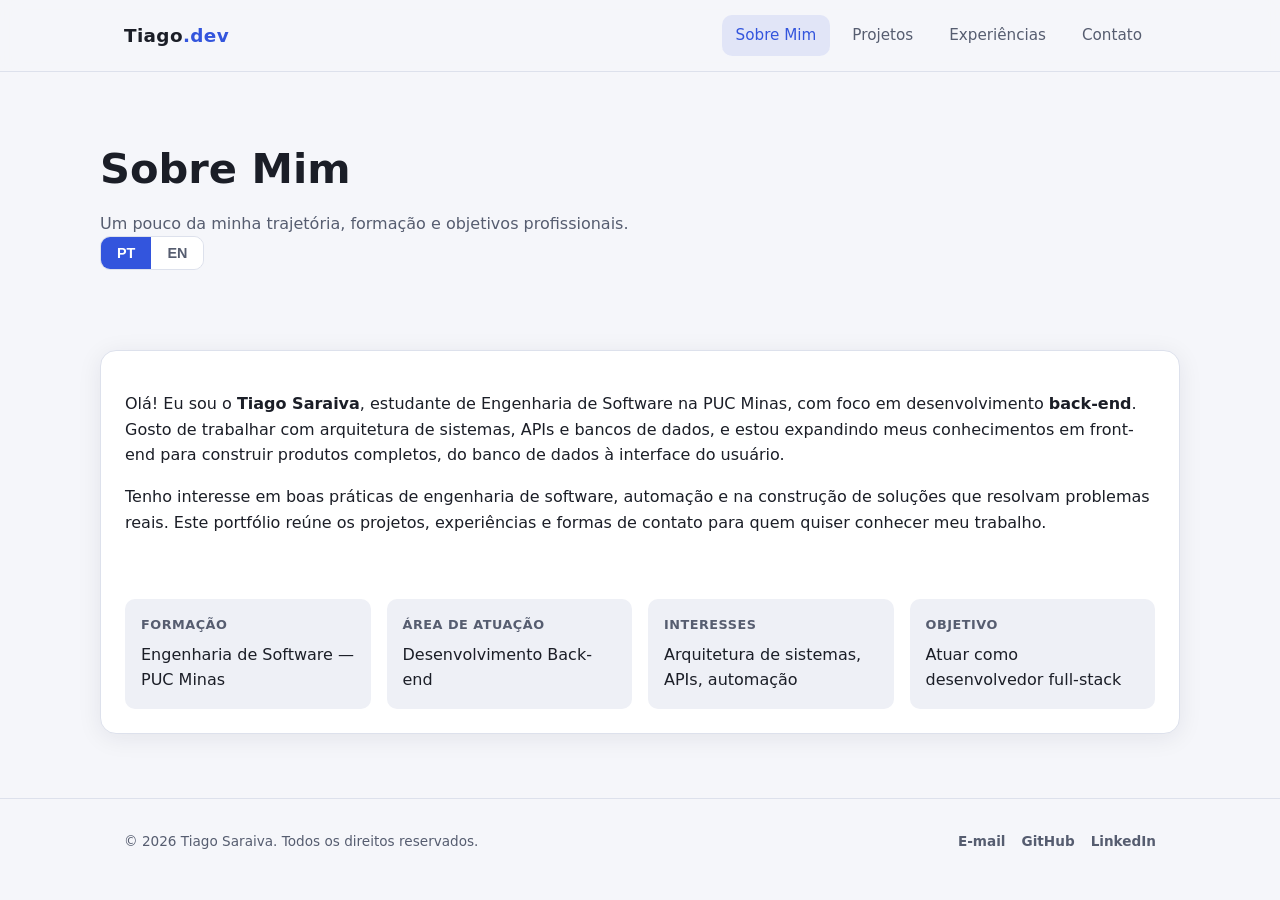
==== index.html @ e8d57d11 "feat: implementa estrutura inicial" ====
<!DOCTYPE html>
<html lang="pt-BR">
<head>
  <meta charset="UTF-8" />
  <meta name="viewport" content="width=device-width, initial-scale=1.0" />
  <title>Tiago Saraiva — Portfólio</title>
  <meta name="description" content="Portfólio profissional de Tiago Saraiva, desenvolvedor back-end." />
  <link rel="stylesheet" href="css/style.css" />
</head>
<body>

  <header class="site-header">
    <div class="container">
      <a href="index.html" class="logo">Tiago<span>.dev</span></a>

      <button class="nav-toggle" aria-label="Abrir menu de navegação" aria-expanded="false">
        <span></span><span></span><span></span>
      </button>

      <nav class="main-nav" aria-label="Navegação principal">
        <ul>
          <li><a href="index.html">Sobre Mim</a></li>
          <li><a href="projetos.html">Projetos</a></li>
          <li><a href="experiencias.html">Experiências</a></li>
          <li><a href="contato.html">Contato</a></li>
        </ul>
      </nav>
    </div>
  </header>

  <main>
    <section class="page-header container">
      <h1>Sobre Mim</h1>
      <p>Um pouco da minha trajetória, formação e objetivos profissionais.</p>

      <div class="lang-toggle" role="group" aria-label="Selecionar idioma">
        <button data-lang-btn="pt" class="active" type="button">PT</button>
        <button data-lang-btn="en" type="button">EN</button>
      </div>
    </section>

    <section class="section container">
      <div class="card about-grid">

        <div data-lang-content="pt">
          <p>
            Olá! Eu sou o <strong>Tiago Saraiva</strong>, estudante de Engenharia de Software
            na PUC Minas, com foco em desenvolvimento <strong>back-end</strong>. Gosto de
            trabalhar com arquitetura de sistemas, APIs e bancos de dados, e estou expandindo
            meus conhecimentos em front-end para construir produtos completos, do banco de
            dados à interface do usuário.
          </p>
          <p>
            Tenho interesse em boas práticas de engenharia de software, automação e na
            construção de soluções que resolvam problemas reais. Este portfólio reúne os
            projetos, experiências e formas de contato para quem quiser conhecer meu trabalho.
          </p>
        </div>

        <div data-lang-content="en">
          <p>
            Hi! I'm <strong>Tiago Saraiva</strong>, a Software Engineering student at PUC
            Minas, focused on <strong>back-end</strong> development. I enjoy working with
            system architecture, APIs and databases, and I'm expanding my front-end skills
            to build complete products, from the database to the user interface.
          </p>
          <p>
            I'm interested in good software engineering practices, automation, and building
            solutions that solve real problems. This portfolio gathers my projects,
            experiences and contact information for anyone who wants to know more about my work.
          </p>
        </div>

        <div class="about-facts">
          <div class="fact">
            <strong>Formação</strong>
            Engenharia de Software — PUC Minas
          </div>
          <div class="fact">
            <strong>Área de atuação</strong>
            Desenvolvimento Back-end
          </div>
          <div class="fact">
            <strong>Interesses</strong>
            Arquitetura de sistemas, APIs, automação
          </div>
          <div class="fact">
            <strong>Objetivo</strong>
            Atuar como desenvolvedor full-stack
          </div>
        </div>

      </div>
    </section>
  </main>

  <footer class="site-footer">
    <div class="container footer-content">
      <span>&copy; 2026 Tiago Saraiva. Todos os direitos reservados.</span>
      <div class="footer-social">
        <a href="mailto:tiago.saraiva165@hotmail.com">E-mail</a>
        <a href="https://github.com/" target="_blank" rel="noopener">GitHub</a>
        <a href="https://linkedin.com/" target="_blank" rel="noopener">LinkedIn</a>
      </div>
    </div>
  </footer>

  <script src="js/main.js"></script>
</body>
</html>
---- css/style.css ----
:root {
  --color-bg: #0f1117;
  --color-surface: #171a23;
  --color-surface-alt: #1f2330;
  --color-border: #2a2e3d;
  --color-text: #e7e9ee;
  --color-text-muted: #a2a8b8;
  --color-accent: #6c8cff;
  --color-accent-hover: #8ba3ff;
  --color-accent-soft: rgba(108, 140, 255, 0.15);
  --color-success: #4ade80;
  --color-danger: #f87171;

  --font-base: 'Segoe UI', system-ui, -apple-system, Roboto, sans-serif;
  --radius: 10px;
  --radius-lg: 16px;
  --shadow: 0 4px 24px rgba(0, 0, 0, 0.35);
  --header-height: 72px;
  --max-width: 1080px;
  --transition: 0.2s ease;
}

@media (prefers-color-scheme: light) {
  :root {
    --color-bg: #f5f6fa;
    --color-surface: #ffffff;
    --color-surface-alt: #eef0f6;
    --color-border: #dde1ec;
    --color-text: #1b1e27;
    --color-text-muted: #565d70;
    --color-accent: #3355dd;
    --color-accent-hover: #2645c2;
    --color-accent-soft: rgba(51, 85, 221, 0.1);
    --shadow: 0 4px 24px rgba(20, 25, 50, 0.08);
  }
}

* {
  box-sizing: border-box;
}

html {
  scroll-behavior: smooth;
}

body {
  margin: 0;
  font-family: var(--font-base);
  background: var(--color-bg);
  color: var(--color-text);
  line-height: 1.6;
  -webkit-font-smoothing: antialiased;
}

img {
  max-width: 100%;
  display: block;
}

a {
  color: var(--color-accent);
  text-decoration: none;
  transition: color var(--transition);
}

a:hover {
  color: var(--color-accent-hover);
}

ul {
  list-style: none;
  margin: 0;
  padding: 0;
}

.container {
  max-width: var(--max-width);
  margin: 0 auto;
  padding: 0 24px;
}

.site-header {
  position: sticky;
  top: 0;
  z-index: 100;
  height: var(--header-height);
  display: flex;
  align-items: center;
  background: rgba(15, 17, 23, 0.85);
  backdrop-filter: blur(10px);
  border-bottom: 1px solid var(--color-border);
}

@media (prefers-color-scheme: light) {
  .site-header {
    background: rgba(245, 246, 250, 0.85);
  }
}

.site-header .container {
  display: flex;
  align-items: center;
  justify-content: space-between;
  width: 100%;
}

.logo {
  font-weight: 700;
  font-size: 1.15rem;
  color: var(--color-text);
  letter-spacing: 0.02em;
}

.logo span {
  color: var(--color-accent);
}

.nav-toggle {
  display: none;
  flex-direction: column;
  gap: 5px;
  background: none;
  border: none;
  cursor: pointer;
  padding: 8px;
}

.nav-toggle span {
  width: 24px;
  height: 2px;
  background: var(--color-text);
  border-radius: 2px;
  transition: transform var(--transition), opacity var(--transition);
}

.main-nav ul {
  display: flex;
  gap: 8px;
}

.main-nav a {
  display: inline-block;
  padding: 8px 14px;
  border-radius: var(--radius);
  color: var(--color-text-muted);
  font-size: 0.95rem;
  font-weight: 500;
}

.main-nav a:hover {
  color: var(--color-text);
  background: var(--color-surface-alt);
}

.main-nav a.active {
  color: var(--color-accent);
  background: var(--color-accent-soft);
}

@media (max-width: 720px) {
  .nav-toggle {
    display: flex;
  }

  .main-nav {
    position: fixed;
    top: var(--header-height);
    left: 0;
    right: 0;
    background: var(--color-surface);
    border-bottom: 1px solid var(--color-border);
    max-height: 0;
    overflow: hidden;
    transition: max-height var(--transition);
  }

  .main-nav ul {
    flex-direction: column;
    padding: 8px 24px 16px;
  }

  body.nav-open .main-nav {
    max-height: 320px;
  }

  body.nav-open .nav-toggle span:nth-child(1) {
    transform: translateY(7px) rotate(45deg);
  }

  body.nav-open .nav-toggle span:nth-child(2) {
    opacity: 0;
  }

  body.nav-open .nav-toggle span:nth-child(3) {
    transform: translateY(-7px) rotate(-45deg);
  }
}

main {
  min-height: calc(100vh - var(--header-height) - 220px);
}

.page-header {
  padding: 64px 0 32px;
}

.page-header h1 {
  font-size: clamp(1.8rem, 4vw, 2.6rem);
  margin: 0 0 8px;
}

.page-header p {
  color: var(--color-text-muted);
  max-width: 640px;
  margin: 0;
}

.section {
  padding: 24px 0 64px;
}

.card {
  background: var(--color-surface);
  border: 1px solid var(--color-border);
  border-radius: var(--radius-lg);
  padding: 24px;
  box-shadow: var(--shadow);
}

.lang-toggle {
  display: inline-flex;
  border: 1px solid var(--color-border);
  border-radius: var(--radius);
  overflow: hidden;
  margin-bottom: 24px;
}

.lang-toggle button {
  border: none;
  background: var(--color-surface);
  color: var(--color-text-muted);
  padding: 8px 16px;
  cursor: pointer;
  font-weight: 600;
  font-size: 0.9rem;
  transition: background var(--transition), color var(--transition);
}

.lang-toggle button.active {
  background: var(--color-accent);
  color: #fff;
}

[data-lang-content="en"] {
  display: none;
}

body.lang-en [data-lang-content="pt"] {
  display: none;
}

body.lang-en [data-lang-content="en"] {
  display: block;
}

.about-grid {
  display: grid;
  grid-template-columns: 1fr;
  gap: 24px;
}

.about-facts {
  display: grid;
  grid-template-columns: repeat(auto-fit, minmax(160px, 1fr));
  gap: 16px;
  margin-top: 24px;
}

.about-facts .fact {
  background: var(--color-surface-alt);
  border-radius: var(--radius);
  padding: 16px;
}

.about-facts .fact strong {
  display: block;
  font-size: 0.8rem;
  text-transform: uppercase;
  letter-spacing: 0.04em;
  color: var(--color-text-muted);
  margin-bottom: 6px;
}

.timeline {
  position: relative;
  margin-top: 16px;
  padding-left: 28px;
  border-left: 2px solid var(--color-border);
}

.timeline-item {
  position: relative;
  padding-bottom: 40px;
}

.timeline-item:last-child {
  padding-bottom: 0;
}

.timeline-item::before {
  content: '';
  position: absolute;
  left: -34px;
  top: 4px;
  width: 12px;
  height: 12px;
  border-radius: 50%;
  background: var(--color-accent);
  border: 3px solid var(--color-bg);
  box-shadow: 0 0 0 2px var(--color-accent);
}

.timeline-item .period {
  display: inline-block;
  font-size: 0.8rem;
  font-weight: 600;
  color: var(--color-accent);
  margin-bottom: 8px;
}

.timeline-item h3 {
  margin: 0 0 4px;
  font-size: 1.15rem;
}

.timeline-item .subtitle {
  color: var(--color-text-muted);
  font-size: 0.9rem;
  margin-bottom: 12px;
}

.project-media {
  width: 100%;
  aspect-ratio: 16 / 9;
  border-radius: var(--radius);
  background: var(--color-surface-alt);
  border: 1px dashed var(--color-border);
  display: flex;
  align-items: center;
  justify-content: center;
  color: var(--color-text-muted);
  font-size: 0.85rem;
  margin: 12px 0;
  text-align: center;
  padding: 12px;
}

.tech-badges {
  display: flex;
  flex-wrap: wrap;
  gap: 8px;
  margin: 12px 0;
}

.tech-badges span {
  background: var(--color-accent-soft);
  color: var(--color-accent);
  font-size: 0.78rem;
  font-weight: 600;
  padding: 4px 10px;
  border-radius: 999px;
}

.project-links a {
  display: inline-flex;
  align-items: center;
  gap: 6px;
  font-weight: 600;
  font-size: 0.9rem;
}

.contact-grid {
  display: grid;
  grid-template-columns: 1fr;
  gap: 32px;
}

@media (min-width: 800px) {
  .contact-grid {
    grid-template-columns: 1fr 1.3fr;
  }
}

.contact-icons {
  display: flex;
  flex-wrap: wrap;
  gap: 12px;
  margin-top: 20px;
}

.contact-icons a {
  display: flex;
  align-items: center;
  gap: 10px;
  padding: 12px 16px;
  border-radius: var(--radius);
  background: var(--color-surface-alt);
  border: 1px solid var(--color-border);
  color: var(--color-text);
  font-weight: 600;
  font-size: 0.9rem;
}

.contact-icons a:hover {
  border-color: var(--color-accent);
  color: var(--color-accent);
}

.contact-icons .icon {
  font-size: 1.1rem;
}

form.contact-form {
  display: flex;
  flex-direction: column;
  gap: 16px;
}

.form-field {
  display: flex;
  flex-direction: column;
  gap: 6px;
}

.form-field label {
  font-size: 0.85rem;
  font-weight: 600;
  color: var(--color-text-muted);
}

.form-field input,
.form-field textarea {
  background: var(--color-surface-alt);
  border: 1px solid var(--color-border);
  border-radius: var(--radius);
  padding: 12px 14px;
  color: var(--color-text);
  font-family: inherit;
  font-size: 0.95rem;
  resize: vertical;
}

.form-field input:focus,
.form-field textarea:focus {
  outline: none;
  border-color: var(--color-accent);
}

.form-field .error {
  color: var(--color-danger);
  font-size: 0.8rem;
  display: none;
}

.form-field.invalid .error {
  display: block;
}

.form-field.invalid input,
.form-field.invalid textarea {
  border-color: var(--color-danger);
}

.btn {
  display: inline-flex;
  align-items: center;
  justify-content: center;
  gap: 8px;
  background: var(--color-accent);
  color: #fff;
  border: none;
  border-radius: var(--radius);
  padding: 12px 24px;
  font-weight: 700;
  font-size: 0.95rem;
  cursor: pointer;
  transition: background var(--transition), transform var(--transition);
  align-self: flex-start;
}

.btn:hover {
  background: var(--color-accent-hover);
}

.btn:active {
  transform: scale(0.98);
}

.form-status {
  font-size: 0.9rem;
  margin-top: 4px;
  display: none;
}

.form-status.visible {
  display: block;
}

.form-status.success {
  color: var(--color-success);
}

.form-status.error {
  color: var(--color-danger);
}

.site-footer {
  border-top: 1px solid var(--color-border);
  padding: 32px 0;
  color: var(--color-text-muted);
  font-size: 0.85rem;
}

.footer-content {
  display: flex;
  flex-wrap: wrap;
  align-items: center;
  justify-content: space-between;
  gap: 16px;
}

.footer-social {
  display: flex;
  gap: 16px;
}

.footer-social a {
  color: var(--color-text-muted);
  font-weight: 600;
}

.footer-social a:hover {
  color: var(--color-accent);
}
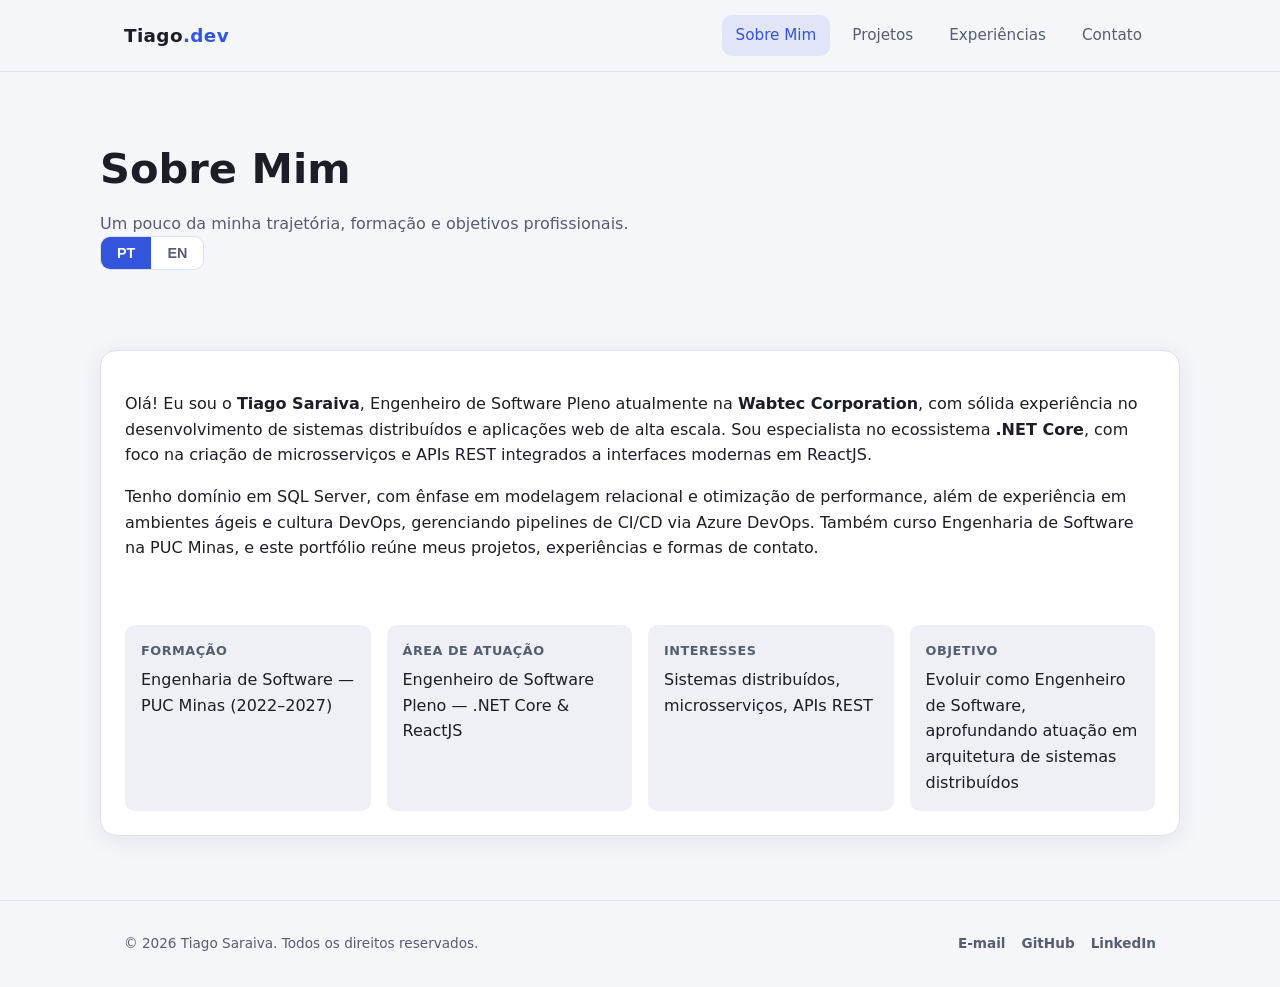
==== commit ae4739b4: "feat: implementa conteudo dinamico de Projetos e Experiencias com dados reais - Timelines de Projeto" ====
--- a/index.html
+++ b/index.html
@@ -1,110 +1,134 @@
-<!DOCTYPE html>
+<!doctype html>
 <html lang="pt-BR">
-<head>
-  <meta charset="UTF-8" />
-  <meta name="viewport" content="width=device-width, initial-scale=1.0" />
-  <title>Tiago Saraiva — Portfólio</title>
-  <meta name="description" content="Portfólio profissional de Tiago Saraiva, desenvolvedor back-end." />
-  <link rel="stylesheet" href="css/style.css" />
-</head>
-<body>
+  <head>
+    <meta charset="UTF-8" />
+    <meta name="viewport" content="width=device-width, initial-scale=1.0" />
+    <title>Tiago Saraiva — Portfólio</title>
+    <meta
+      name="description"
+      content="Portfólio profissional de Tiago Saraiva, Engenheiro de Software especialista em .NET Core e ReactJS."
+    />
+    <link rel="stylesheet" href="css/style.css" />
+  </head>
+  <body>
+    <header class="site-header">
+      <div class="container">
+        <a href="index.html" class="logo">Tiago<span>.dev</span></a>
 
-  <header class="site-header">
-    <div class="container">
-      <a href="index.html" class="logo">Tiago<span>.dev</span></a>
+        <button
+          class="nav-toggle"
+          aria-label="Abrir menu de navegação"
+          aria-expanded="false"
+        >
+          <span></span><span></span><span></span>
+        </button>
 
-      <button class="nav-toggle" aria-label="Abrir menu de navegação" aria-expanded="false">
-        <span></span><span></span><span></span>
-      </button>
+        <nav class="main-nav" aria-label="Navegação principal">
+          <ul>
+            <li><a href="index.html">Sobre Mim</a></li>
+            <li><a href="projetos.html">Projetos</a></li>
+            <li><a href="experiencias.html">Experiências</a></li>
+            <li><a href="contato.html">Contato</a></li>
+          </ul>
+        </nav>
+      </div>
+    </header>
 
-      <nav class="main-nav" aria-label="Navegação principal">
-        <ul>
-          <li><a href="index.html">Sobre Mim</a></li>
-          <li><a href="projetos.html">Projetos</a></li>
-          <li><a href="experiencias.html">Experiências</a></li>
-          <li><a href="contato.html">Contato</a></li>
-        </ul>
-      </nav>
-    </div>
-  </header>
+    <main>
+      <section class="page-header container">
+        <h1>Sobre Mim</h1>
+        <p>Um pouco da minha trajetória, formação e objetivos profissionais.</p>
 
-  <main>
-    <section class="page-header container">
-      <h1>Sobre Mim</h1>
-      <p>Um pouco da minha trajetória, formação e objetivos profissionais.</p>
+        <div class="lang-toggle" role="group" aria-label="Selecionar idioma">
+          <button data-lang-btn="pt" class="active" type="button">PT</button>
+          <button data-lang-btn="en" type="button">EN</button>
+        </div>
+      </section>
 
-      <div class="lang-toggle" role="group" aria-label="Selecionar idioma">
-        <button data-lang-btn="pt" class="active" type="button">PT</button>
-        <button data-lang-btn="en" type="button">EN</button>
-      </div>
-    </section>
+      <section class="section container">
+        <div class="card about-grid">
+          <div data-lang-content="pt">
+            <p>
+              Olá! Eu sou o <strong>Tiago Saraiva</strong>, Engenheiro de
+              Software Pleno atualmente na <strong>Wabtec Corporation</strong>,
+              com sólida experiência no desenvolvimento de sistemas distribuídos
+              e aplicações web de alta escala. Sou especialista no ecossistema
+              <strong>.NET Core</strong>, com foco na criação de microsserviços
+              e APIs REST integrados a interfaces modernas em ReactJS.
+            </p>
+            <p>
+              Tenho domínio em SQL Server, com ênfase em modelagem relacional e
+              otimização de performance, além de experiência em ambientes ágeis
+              e cultura DevOps, gerenciando pipelines de CI/CD via Azure DevOps.
+              Também curso Engenharia de Software na PUC Minas, e este portfólio
+              reúne meus projetos, experiências e formas de contato.
+            </p>
+          </div>
 
-    <section class="section container">
-      <div class="card about-grid">
+          <div data-lang-content="en">
+            <p>
+              Hi! I'm <strong>Tiago Saraiva</strong>, a Mid-level Software
+              Engineer currently at <strong>Wabtec Corporation</strong>, with
+              solid experience building distributed systems and high-scale web
+              applications. I specialize in the
+              <strong>.NET Core</strong> ecosystem, focused on building
+              microservices and REST APIs integrated with modern ReactJS
+              interfaces.
+            </p>
+            <p>
+              I have strong SQL Server skills, with an emphasis on relational
+              modeling and performance optimization, along with experience in
+              agile environments and DevOps culture, managing CI/CD pipelines
+              through Azure DevOps. I'm also studying Software Engineering at
+              PUC Minas, and this portfolio gathers my projects, experience and
+              contact information.
+            </p>
+          </div>
 
-        <div data-lang-content="pt">
-          <p>
-            Olá! Eu sou o <strong>Tiago Saraiva</strong>, estudante de Engenharia de Software
-            na PUC Minas, com foco em desenvolvimento <strong>back-end</strong>. Gosto de
-            trabalhar com arquitetura de sistemas, APIs e bancos de dados, e estou expandindo
-            meus conhecimentos em front-end para construir produtos completos, do banco de
-            dados à interface do usuário.
-          </p>
-          <p>
-            Tenho interesse em boas práticas de engenharia de software, automação e na
-            construção de soluções que resolvam problemas reais. Este portfólio reúne os
-            projetos, experiências e formas de contato para quem quiser conhecer meu trabalho.
-          </p>
-        </div>
-
-        <div data-lang-content="en">
-          <p>
-            Hi! I'm <strong>Tiago Saraiva</strong>, a Software Engineering student at PUC
-            Minas, focused on <strong>back-end</strong> development. I enjoy working with
-            system architecture, APIs and databases, and I'm expanding my front-end skills
-            to build complete products, from the database to the user interface.
-          </p>
-          <p>
-            I'm interested in good software engineering practices, automation, and building
-            solutions that solve real problems. This portfolio gathers my projects,
-            experiences and contact information for anyone who wants to know more about my work.
-          </p>
-        </div>
-
-        <div class="about-facts">
-          <div class="fact">
-            <strong>Formação</strong>
-            Engenharia de Software — PUC Minas
-          </div>
-          <div class="fact">
-            <strong>Área de atuação</strong>
-            Desenvolvimento Back-end
-          </div>
-          <div class="fact">
-            <strong>Interesses</strong>
-            Arquitetura de sistemas, APIs, automação
-          </div>
-          <div class="fact">
-            <strong>Objetivo</strong>
-            Atuar como desenvolvedor full-stack
+          <div class="about-facts">
+            <div class="fact">
+              <strong>Formação</strong>
+              Engenharia de Software — PUC Minas (2022–2027)
+            </div>
+            <div class="fact">
+              <strong>Área de atuação</strong>
+              Engenheiro de Software Pleno — .NET Core &amp; ReactJS
+            </div>
+            <div class="fact">
+              <strong>Interesses</strong>
+              Sistemas distribuídos, microsserviços, APIs REST
+            </div>
+            <div class="fact">
+              <strong>Objetivo</strong>
+              Evoluir como Engenheiro de Software, aprofundando atuação em
+              arquitetura de sistemas distribuídos
+            </div>
           </div>
         </div>
+      </section>
+    </main>
 
+    <footer class="site-footer">
+      <div class="container footer-content">
+        <span>&copy; 2026 Tiago Saraiva. Todos os direitos reservados.</span>
+        <div class="footer-social">
+          <a href="mailto:tiago.saraiva165@hotmail.com">E-mail</a>
+          <a
+            href="https://github.com/tiagosaraivadev"
+            target="_blank"
+            rel="noopener"
+            >GitHub</a
+          >
+          <a
+            href="https://linkedin.com/in/tiago-saraiva1"
+            target="_blank"
+            rel="noopener"
+            >LinkedIn</a
+          >
+        </div>
       </div>
-    </section>
-  </main>
+    </footer>
 
-  <footer class="site-footer">
-    <div class="container footer-content">
-      <span>&copy; 2026 Tiago Saraiva. Todos os direitos reservados.</span>
-      <div class="footer-social">
-        <a href="mailto:tiago.saraiva165@hotmail.com">E-mail</a>
-        <a href="https://github.com/" target="_blank" rel="noopener">GitHub</a>
-        <a href="https://linkedin.com/" target="_blank" rel="noopener">LinkedIn</a>
-      </div>
-    </div>
-  </footer>
-
-  <script src="js/main.js"></script>
-</body>
+    <script src="js/main.js"></script>
+  </body>
 </html>
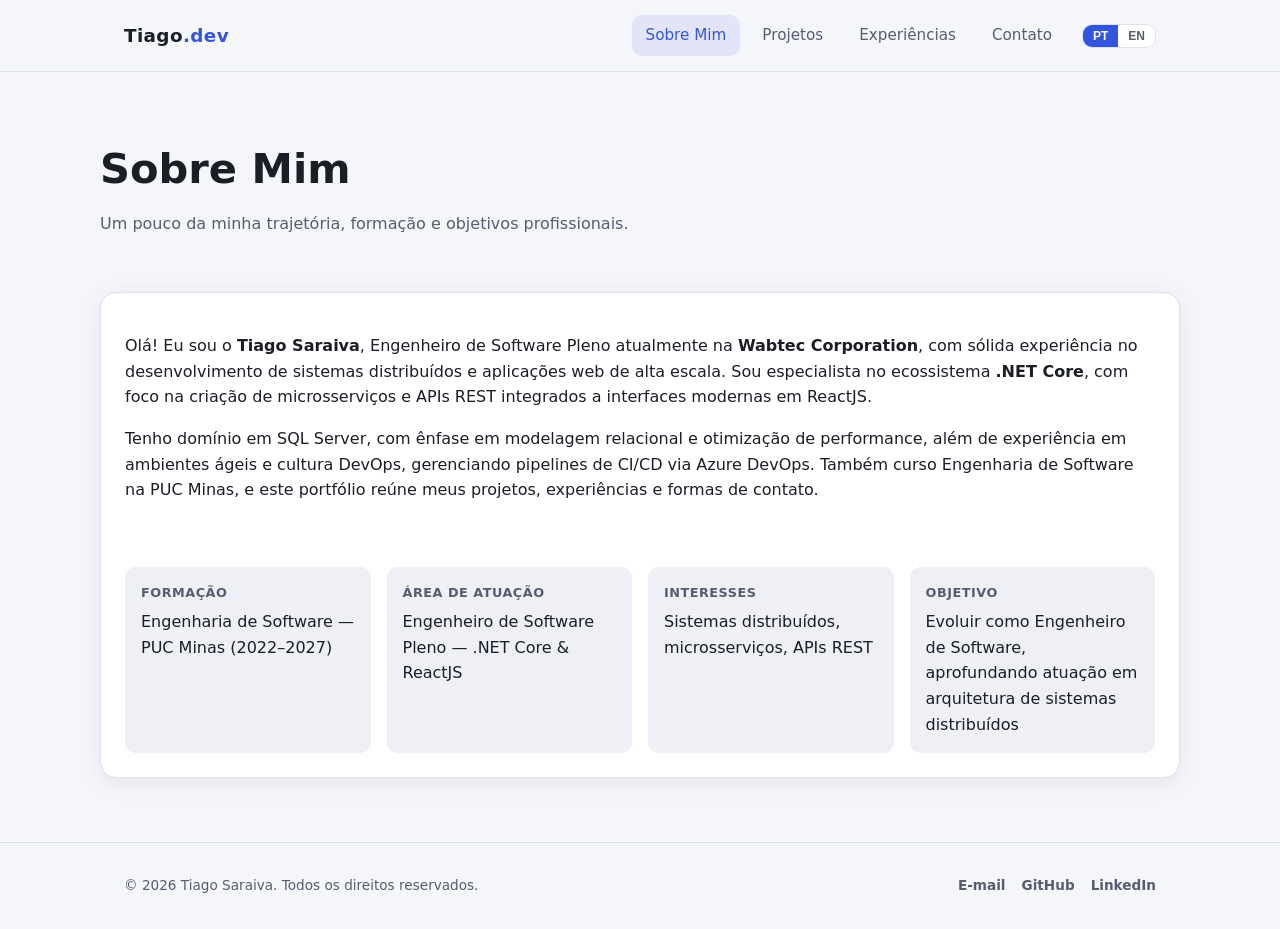
==== commit 1dd4bbd8: "feat: traduz o site inteiro para PT/EN - Move o toggle de idioma do cabecalho da pagina Sobre Mim pa" ====
--- a/index.html
+++ b/index.html
@@ -15,93 +15,56 @@
       <div class="container">
         <a href="index.html" class="logo">Tiago<span>.dev</span></a>
 
-        <button
-          class="nav-toggle"
-          aria-label="Abrir menu de navegação"
-          aria-expanded="false"
-        >
-          <span></span><span></span><span></span>
-        </button>
+        <div class="header-right">
+          <nav class="main-nav" aria-label="Navegação principal">
+            <ul>
+              <li><a href="index.html" data-i18n="nav.sobre">Sobre Mim</a></li>
+              <li><a href="projetos.html" data-i18n="nav.projetos">Projetos</a></li>
+              <li><a href="experiencias.html" data-i18n="nav.experiencias">Experiências</a></li>
+              <li><a href="contato.html" data-i18n="nav.contato">Contato</a></li>
+            </ul>
+          </nav>
 
-        <nav class="main-nav" aria-label="Navegação principal">
-          <ul>
-            <li><a href="index.html">Sobre Mim</a></li>
-            <li><a href="projetos.html">Projetos</a></li>
-            <li><a href="experiencias.html">Experiências</a></li>
-            <li><a href="contato.html">Contato</a></li>
-          </ul>
-        </nav>
+          <div class="lang-toggle lang-toggle-header" role="group" data-i18n-aria-label="lang.selectLabel">
+            <button data-lang-btn="pt" class="active" type="button">PT</button>
+            <button data-lang-btn="en" type="button">EN</button>
+          </div>
+
+          <button class="nav-toggle" data-i18n-aria-label="nav.toggleLabel" aria-expanded="false">
+            <span></span><span></span><span></span>
+          </button>
+        </div>
       </div>
     </header>
 
     <main>
       <section class="page-header container">
-        <h1>Sobre Mim</h1>
-        <p>Um pouco da minha trajetória, formação e objetivos profissionais.</p>
-
-        <div class="lang-toggle" role="group" aria-label="Selecionar idioma">
-          <button data-lang-btn="pt" class="active" type="button">PT</button>
-          <button data-lang-btn="en" type="button">EN</button>
-        </div>
+        <h1 data-i18n="about.title">Sobre Mim</h1>
+        <p data-i18n="about.subtitle">Um pouco da minha trajetória, formação e objetivos profissionais.</p>
       </section>
 
       <section class="section container">
         <div class="card about-grid">
-          <div data-lang-content="pt">
-            <p>
-              Olá! Eu sou o <strong>Tiago Saraiva</strong>, Engenheiro de
-              Software Pleno atualmente na <strong>Wabtec Corporation</strong>,
-              com sólida experiência no desenvolvimento de sistemas distribuídos
-              e aplicações web de alta escala. Sou especialista no ecossistema
-              <strong>.NET Core</strong>, com foco na criação de microsserviços
-              e APIs REST integrados a interfaces modernas em ReactJS.
-            </p>
-            <p>
-              Tenho domínio em SQL Server, com ênfase em modelagem relacional e
-              otimização de performance, além de experiência em ambientes ágeis
-              e cultura DevOps, gerenciando pipelines de CI/CD via Azure DevOps.
-              Também curso Engenharia de Software na PUC Minas, e este portfólio
-              reúne meus projetos, experiências e formas de contato.
-            </p>
-          </div>
-
-          <div data-lang-content="en">
-            <p>
-              Hi! I'm <strong>Tiago Saraiva</strong>, a Mid-level Software
-              Engineer currently at <strong>Wabtec Corporation</strong>, with
-              solid experience building distributed systems and high-scale web
-              applications. I specialize in the
-              <strong>.NET Core</strong> ecosystem, focused on building
-              microservices and REST APIs integrated with modern ReactJS
-              interfaces.
-            </p>
-            <p>
-              I have strong SQL Server skills, with an emphasis on relational
-              modeling and performance optimization, along with experience in
-              agile environments and DevOps culture, managing CI/CD pipelines
-              through Azure DevOps. I'm also studying Software Engineering at
-              PUC Minas, and this portfolio gathers my projects, experience and
-              contact information.
-            </p>
-          </div>
+          <div data-i18n="about.bio"></div>
 
           <div class="about-facts">
             <div class="fact">
-              <strong>Formação</strong>
-              Engenharia de Software — PUC Minas (2022–2027)
+              <strong data-i18n="about.formacao.label">Formação</strong>
+              <span data-i18n="about.formacao.value">Engenharia de Software — PUC Minas (2022–2027)</span>
             </div>
             <div class="fact">
-              <strong>Área de atuação</strong>
-              Engenheiro de Software Pleno — .NET Core &amp; ReactJS
+              <strong data-i18n="about.area.label">Área de atuação</strong>
+              <span data-i18n="about.area.value">Engenheiro de Software Pleno — .NET Core &amp; ReactJS</span>
             </div>
             <div class="fact">
-              <strong>Interesses</strong>
-              Sistemas distribuídos, microsserviços, APIs REST
+              <strong data-i18n="about.interesses.label">Interesses</strong>
+              <span data-i18n="about.interesses.value">Sistemas distribuídos, microsserviços, APIs REST</span>
             </div>
             <div class="fact">
-              <strong>Objetivo</strong>
-              Evoluir como Engenheiro de Software, aprofundando atuação em
-              arquitetura de sistemas distribuídos
+              <strong data-i18n="about.objetivo.label">Objetivo</strong>
+              <span data-i18n="about.objetivo.value"
+                >Evoluir como Engenheiro de Software, aprofundando atuação em arquitetura de sistemas distribuídos</span
+              >
             </div>
           </div>
         </div>
@@ -110,21 +73,11 @@
 
     <footer class="site-footer">
       <div class="container footer-content">
-        <span>&copy; 2026 Tiago Saraiva. Todos os direitos reservados.</span>
+        <span data-i18n="footer.copyright">&copy; 2026 Tiago Saraiva. Todos os direitos reservados.</span>
         <div class="footer-social">
-          <a href="mailto:tiago.saraiva165@hotmail.com">E-mail</a>
-          <a
-            href="https://github.com/tiagosaraivadev"
-            target="_blank"
-            rel="noopener"
-            >GitHub</a
-          >
-          <a
-            href="https://linkedin.com/in/tiago-saraiva1"
-            target="_blank"
-            rel="noopener"
-            >LinkedIn</a
-          >
+          <a href="mailto:tiago.saraiva165@hotmail.com" data-i18n="footer.email">E-mail</a>
+          <a href="https://github.com/tiagosaraivadev" target="_blank" rel="noopener">GitHub</a>
+          <a href="https://linkedin.com/in/tiago-saraiva1" target="_blank" rel="noopener">LinkedIn</a>
         </div>
       </div>
     </footer>
--- a/css/style.css
+++ b/css/style.css
@@ -11,7 +11,7 @@
   --color-success: #4ade80;
   --color-danger: #f87171;
 
-  --font-base: 'Segoe UI', system-ui, -apple-system, Roboto, sans-serif;
+  --font-base: "Segoe UI", system-ui, -apple-system, Roboto, sans-serif;
   --radius: 10px;
   --radius-lg: 16px;
   --shadow: 0 4px 24px rgba(0, 0, 0, 0.35);
@@ -104,6 +104,12 @@
   width: 100%;
 }
 
+.header-right {
+  display: flex;
+  align-items: center;
+  gap: 16px;
+}
+
 .logo {
   font-weight: 700;
   font-size: 1.15rem;
@@ -130,7 +136,9 @@
   height: 2px;
   background: var(--color-text);
   border-radius: 2px;
-  transition: transform var(--transition), opacity var(--transition);
+  transition:
+    transform var(--transition),
+    opacity var(--transition);
 }
 
 .main-nav ul {
@@ -243,7 +251,9 @@
   cursor: pointer;
   font-weight: 600;
   font-size: 0.9rem;
-  transition: background var(--transition), color var(--transition);
+  transition:
+    background var(--transition),
+    color var(--transition);
 }
 
 .lang-toggle button.active {
@@ -251,16 +261,13 @@
   color: #fff;
 }
 
-[data-lang-content="en"] {
-  display: none;
-}
-
-body.lang-en [data-lang-content="pt"] {
-  display: none;
-}
-
-body.lang-en [data-lang-content="en"] {
-  display: block;
+.lang-toggle-header {
+  margin-bottom: 0;
+}
+
+.lang-toggle-header button {
+  padding: 4px 10px;
+  font-size: 0.75rem;
 }
 
 .about-grid {
@@ -296,11 +303,13 @@
   margin-top: 16px;
   padding-left: 28px;
   border-left: 2px solid var(--color-border);
+  list-style-type: none;
 }
 
 .timeline-item {
   position: relative;
   padding-bottom: 40px;
+  margin-bottom: 20px;
 }
 
 .timeline-item:last-child {
@@ -308,7 +317,7 @@
 }
 
 .timeline-item::before {
-  content: '';
+  content: "";
   position: absolute;
   left: -34px;
   top: 4px;
@@ -329,18 +338,29 @@
 }
 
 .timeline-item h3 {
-  margin: 0 0 4px;
-  font-size: 1.15rem;
+  margin: 0 0 6px;
+  font-size: 1.4rem;
 }
 
 .timeline-item .subtitle {
   color: var(--color-text-muted);
-  font-size: 0.9rem;
+  font-size: 1rem;
   margin-bottom: 12px;
 }
 
+.timeline-item p:not(.subtitle) {
+  font-size: 1.05rem;
+  line-height: 1.75;
+}
+
+.project-media,
+.project-illustration {
+  width: 100%;
+  max-width: 340px;
+  margin: 16px auto;
+}
+
 .project-media {
-  width: 100%;
   aspect-ratio: 16 / 9;
   border-radius: var(--radius);
   background: var(--color-surface-alt);
@@ -350,9 +370,33 @@
   justify-content: center;
   color: var(--color-text-muted);
   font-size: 0.85rem;
-  margin: 12px 0;
   text-align: center;
   padding: 12px;
+}
+
+img.project-media {
+  border-style: solid;
+  object-fit: cover;
+  object-position: top;
+  padding: 0;
+}
+
+.project-illustration {
+  aspect-ratio: 16 / 9;
+  border-radius: var(--radius);
+  border: 1px solid var(--color-border);
+  background: linear-gradient(135deg, var(--color-surface-alt), var(--color-accent-soft));
+  display: flex;
+  align-items: center;
+  justify-content: center;
+  color: var(--color-accent);
+}
+
+.project-illustration svg {
+  width: 30%;
+  min-width: 56px;
+  max-width: 72px;
+  height: auto;
 }
 
 .tech-badges {
@@ -484,7 +528,9 @@
   font-weight: 700;
   font-size: 0.95rem;
   cursor: pointer;
-  transition: background var(--transition), transform var(--transition);
+  transition:
+    background var(--transition),
+    transform var(--transition);
   align-self: flex-start;
 }
 
